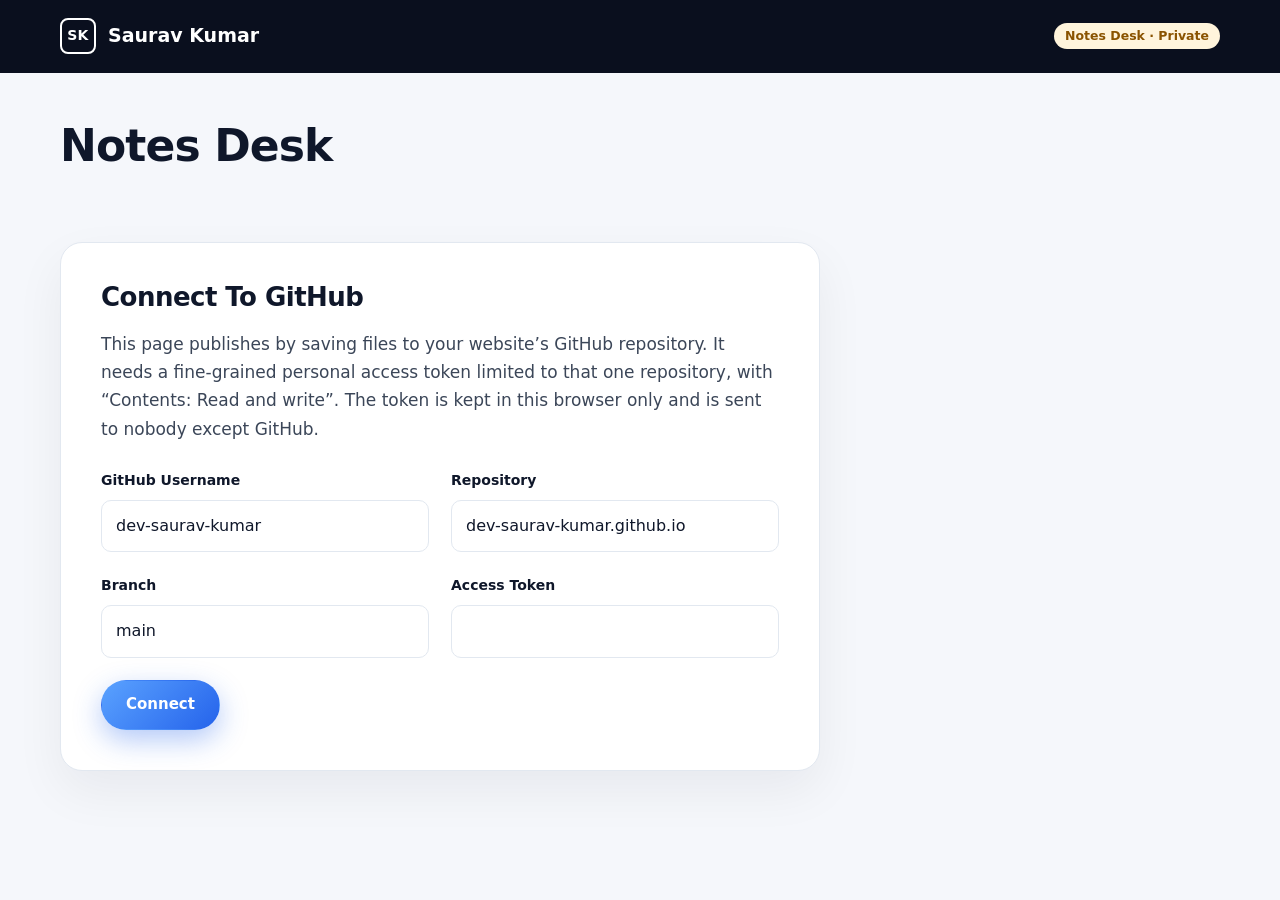
==== admin/index.html @ 8991b493 "First version of the site" ====
<!doctype html>
<html lang="en">
<head>
  <meta charset="utf-8">
  <meta name="viewport" content="width=device-width, initial-scale=1">
  <meta http-equiv="Content-Security-Policy" content="default-src 'self'; script-src 'self'; style-src 'self' 'unsafe-inline' https://fonts.googleapis.com; font-src https://fonts.gstatic.com; img-src 'self' data: https:; connect-src https://api.github.com; form-action 'none'; base-uri 'self'; object-src 'none'">
  <meta name="referrer" content="no-referrer">
  <meta name="robots" content="noindex, nofollow">
  <title>Notes desk | Saurav Kumar</title>
  <link rel="icon" href="../assets/favicon.svg" type="image/svg+xml">
  <link rel="preconnect" href="https://fonts.googleapis.com">
  <link rel="preconnect" href="https://fonts.gstatic.com" crossorigin>
  <link href="https://fonts.googleapis.com/css2?family=Inter:wght@400;500;600;700&family=Poppins:wght@500;600;700&display=swap" rel="stylesheet">
  <link rel="stylesheet" href="../assets/styles.css">
  <style>
    body { background: var(--bg-soft); }
    .site-header { background: var(--navy); }
    .desk { padding-block: 48px var(--section); }
    .desk h1 { font-size: clamp(30px, 4vw, 44px); }
    .desk h2 { font-size: 26px; margin-bottom: 18px; }
    .desk section { margin-top: 32px; }
    .desk [hidden] { display: none; }
    .two { display: grid; grid-template-columns: repeat(2, minmax(0, 1fr)); gap: 22px; }
    .editor { display: grid; grid-template-columns: repeat(2, minmax(0, 1fr)); gap: 22px; align-items: start; }
    .editor textarea { min-height: 520px; font-family: var(--mono); font-size: 14.5px; line-height: 1.6; }
    .preview { min-height: 520px; padding: 20px; border: 1.5px dashed var(--line); border-radius: 10px; background: #fff; }
    .bar { display: flex; flex-wrap: wrap; align-items: center; justify-content: space-between; gap: 12px 24px; margin-bottom: 18px; }
    .bar h2 { margin: 0; }
    .row-actions { display: flex; flex-wrap: wrap; align-items: center; gap: 12px; }
    .btn-danger { border-color: #f3c6c1; background: #fff; color: var(--error); }
    .desk-status { margin-top: 14px; min-height: 26px; font-size: 15.5px; color: var(--ink); }
    .desk-status.is-error { color: var(--error); }
    .note-item { cursor: pointer; }
    @media (max-width: 900px) { .two, .editor { grid-template-columns: 1fr; } }
  </style>
</head>
<body>
  <header class="site-header">
    <div class="container nav-bar">
      <a class="brand" href="../index.html"><span class="brand-mark">SK</span><span>Saurav Kumar</span></a>
      <span class="tag amber">Notes desk · Private</span>
    </div>
  </header>

  <main class="desk container">
    <h1>Notes desk</h1>
    <p class="desk-status" id="status" role="status" aria-live="polite"></p>

    <section id="connect" class="form-card" style="max-width: 760px">
      <h2>Connect to GitHub</h2>
      <p>This page publishes by saving files to your website’s GitHub repository. It needs a fine-grained personal access token limited to that one repository, with “Contents: Read and write”. The token is kept in this browser only and is sent to nobody except GitHub.</p>
      <form class="form" id="connect-form" style="margin-top: 26px">
        <div class="two">
          <div class="field">
            <label for="owner">GitHub username</label>
            <input type="text" id="owner" required>
          </div>
          <div class="field">
            <label for="repo">Repository</label>
            <input type="text" id="repo" required>
          </div>
        </div>
        <div class="two">
          <div class="field">
            <label for="branch">Branch</label>
            <input type="text" id="branch" required>
          </div>
          <div class="field">
            <label for="token">Access token</label>
            <input type="password" id="token" required autocomplete="off">
          </div>
        </div>
        <div><button class="btn btn-primary" type="submit">Connect</button></div>
      </form>
    </section>

    <section id="list" hidden>
      <div class="bar">
        <h2>Published notes</h2>
        <div class="row-actions">
          <button class="btn btn-primary btn-sm" id="new-note" type="button">Write a new note</button>
          <button class="btn btn-outline btn-sm" id="disconnect" type="button">Disconnect</button>
        </div>
      </div>
      <div class="note-list" id="notes"></div>
    </section>

    <section id="write" class="form-card" hidden>
      <h2 id="write-title">New note</h2>
      <form class="form" id="note-form">
        <div class="field">
          <label for="title">Title</label>
          <input type="text" id="title" required>
        </div>
        <div class="two">
          <div class="field">
            <label for="slug">Web address</label>
            <input type="text" id="slug" required pattern="[a-z0-9]+(-[a-z0-9]+)*">
            <small>Lowercase letters, numbers and hyphens. It cannot be changed after publishing.</small>
          </div>
          <div class="field">
            <label for="date">Date</label>
            <input type="date" id="date" required>
          </div>
        </div>
        <div class="two">
          <div class="field">
            <label for="category">Category</label>
            <select id="category">
              <option>Interview experience</option>
              <option>Interview question</option>
              <option>Project scenario</option>
              <option>Project idea</option>
            </select>
          </div>
          <div class="field">
            <label for="access">Access</label>
            <select id="access">
              <option value="free">Free: the whole note is public</option>
              <option value="paid">Paid: this is a free preview, the full version is sold elsewhere</option>
            </select>
          </div>
        </div>
        <div class="field" id="paid-field" hidden>
          <label for="link">Link to the paid full version</label>
          <input type="url" id="link" placeholder="https://">
          <small>Everything you type below is public. Put only the preview here and keep the full version on the page this link points to.</small>
        </div>
        <div class="field">
          <label for="summary">One-line summary</label>
          <input type="text" id="summary" required maxlength="200">
        </div>
        <div class="editor">
          <div class="field">
            <label for="body">Note, in Markdown</label>
            <textarea id="body" required spellcheck="true"></textarea>
          </div>
          <div class="field">
            <label>Preview</label>
            <div class="preview post-body" id="preview"></div>
          </div>
        </div>
        <div class="row-actions">
          <button class="btn btn-primary" type="submit" id="publish">Publish</button>
          <button class="btn btn-outline" type="button" id="cancel">Back to the list</button>
          <button class="btn btn-danger" type="button" id="delete" hidden>Delete this note</button>
        </div>
      </form>
    </section>
  </main>

  <script type="module" src="../assets/admin.js"></script>
</body>
</html>
---- assets/styles.css ----
/* Saurav Kumar — personal site */

:root {
  --navy: #0a0f1e;
  --navy-2: #121a33;
  --ink: #0f172a;
  --text: #3b4658;
  --muted: #64748b;
  --line: #e2e8f0;
  --bg: #ffffff;
  --bg-soft: #f5f7fb;
  --blue: #2563eb;
  --blue-dark: #1d4ed8;
  --blue-bright: #6ea2ff;
  --blue-tint: #edf3ff;
  --amber: #f5a524;
  --error: #b42318;
  --on-dark: #c7d0e0;
  --line-dark: rgba(255, 255, 255, 0.12);

  --display: "Poppins", system-ui, -apple-system, "Segoe UI", sans-serif;
  --sans: "Inter", system-ui, -apple-system, "Segoe UI", sans-serif;
  --mono: ui-monospace, "Cascadia Mono", Consolas, monospace;

  --pad: clamp(20px, 5vw, 40px);
  --section: clamp(44px, 5vw, 68px);
  --radius: 16px;
}

*,
*::before,
*::after {
  box-sizing: border-box;
}

html {
  -webkit-text-size-adjust: 100%;
  scroll-behavior: smooth;
  scroll-padding-top: 119px;
}

body {
  margin: 0;
  background: var(--bg);
  color: var(--text);
  font-family: var(--sans);
  font-size: 17px;
  line-height: 1.65;
  -webkit-font-smoothing: antialiased;
}

/* The footer always sits at the bottom of the window, even on short pages. */
body {
  display: flex;
  flex-direction: column;
  min-height: 100vh;
  min-height: 100dvh;
}

main {
  flex: 1;
}

#main {
  display: flex;
  flex-direction: column;
}

#main > :last-child {
  flex: 1;
}

h1,
h2,
h3,
p,
ul,
ol,
dl,
dd,
figure {
  margin: 0;
}

ul,
ol {
  padding: 0;
  list-style: none;
}

img,
svg {
  max-width: 100%;
}

a {
  color: var(--blue);
  text-underline-offset: 0.2em;
}

a:hover {
  color: var(--blue-dark);
}

:focus-visible {
  outline: 3px solid var(--blue-bright);
  outline-offset: 3px;
  border-radius: 4px;
}

::selection {
  background: var(--blue);
  color: #fff;
}

h1,
h2,
h3 {
  font-family: var(--display);
  color: var(--ink);
  letter-spacing: -0.02em;
}

h1 {
  font-weight: 600;
  font-size: clamp(34px, 4.8vw, 60px);
  line-height: 1.12;
}

h2 {
  font-weight: 600;
  font-size: clamp(26px, 3.2vw, 40px);
  line-height: 1.12;
}

h3 {
  font-weight: 600;
  font-size: 21px;
  line-height: 1.3;
  letter-spacing: -0.01em;
}

.container {
  width: 100%;
  max-width: 1240px;
  margin-inline: auto;
  padding-inline: var(--pad);
}

.skip {
  position: absolute;
  left: -9999px;
}

.skip:focus {
  left: 16px;
  top: 16px;
  z-index: 100;
  padding: 10px 16px;
  background: #fff;
  color: var(--ink);
  border-radius: 8px;
}

.eyebrow {
  display: flex;
  align-items: center;
  gap: 12px;
  margin-bottom: 12px;
  font-size: 12px;
  font-weight: 700;
  letter-spacing: 0.16em;
  text-transform: uppercase;
  color: var(--blue);
}

.eyebrow::before {
  content: "";
  flex: none;
  width: 28px;
  height: 2px;
  background: var(--amber);
}

.lede {
  font-size: clamp(17px, 1.5vw, 20px);
  line-height: 1.6;
  max-width: 60em;
}

h1,
h2,
h3,
.btn,
.brand,
.site-nav a,
.page-nav a,
.jump a,
.more,
.tag,
.case-title,
.faq summary,
.field label,
.field legend,
.choices span,
.facts dd,
.site-footer a {
  text-transform: capitalize;
}

.post-body h2,
.post-body h3,
.facts dd small,
.btn-ghost[href^="mailto:"],
.contact-info a[href^="mailto:"] {
  text-transform: none;
}

/* ---------- Header ---------- */

.site-header {
  position: sticky;
  top: 0;
  z-index: 50;
  background: transparent;
  border-bottom: 1px solid transparent;
  transition: background-color 0.25s, border-color 0.25s;
}

/* Once the page scrolls, the menu gets a solid background so it stays readable. */
.site-header.is-scrolled,
.site-header.is-open {
  background: rgba(10, 15, 30, 0.94);
  backdrop-filter: blur(10px);
  border-bottom-color: var(--line-dark);
}

.nav-bar {
  display: flex;
  align-items: center;
  justify-content: space-between;
  gap: 24px;
  min-height: 72px;
}

.brand {
  display: inline-flex;
  align-items: center;
  gap: 12px;
  min-height: 44px;
  font-family: var(--display);
  font-weight: 700;
  font-size: 19px;
  color: #fff;
  text-decoration: none;
}

.brand:hover {
  color: #fff;
}

.brand-mark {
  display: grid;
  place-items: center;
  width: 36px;
  height: 36px;
  border: 2px solid #fff;
  border-radius: 8px;
  font-size: 14px;
  letter-spacing: 0.02em;
}

.site-nav {
  display: flex;
  align-items: center;
  gap: clamp(16px, 2.4vw, 32px);
}

.site-nav a:not(.btn) {
  display: inline-flex;
  align-items: center;
  min-height: 44px;
  font-size: 15px;
  font-weight: 500;
  color: var(--on-dark);
  text-decoration: none;
}

.site-nav a:not(.btn):hover,
.site-nav a[aria-current="page"]:not(.btn) {
  color: #fff;
}

.site-nav a[aria-current="page"]:not(.btn) {
  box-shadow: inset 0 -2px 0 var(--amber);
}

.nav-toggle {
  display: none;
  width: 44px;
  height: 44px;
  padding: 11px 9px;
  border: 1px solid var(--line-dark);
  border-radius: 10px;
  background: transparent;
  cursor: pointer;
}

.nav-toggle span {
  display: block;
  height: 2px;
  margin-block: 4px;
  background: #fff;
  border-radius: 2px;
}

/* ---------- Buttons ---------- */

.btn {
  display: inline-flex;
  align-items: center;
  justify-content: center;
  gap: 10px;
  min-height: 50px;
  padding: 0 24px;
  border: 1.5px solid transparent;
  border-radius: 999px;
  font: inherit;
  font-size: 15px;
  font-weight: 600;
  text-decoration: none;
  cursor: pointer;
  transition: background-color 0.15s, border-color 0.15s, color 0.15s, transform 0.15s;
}

.btn:hover {
  transform: translateY(-1px);
}

.btn-primary {
  background: linear-gradient(135deg, #5aa2ff, #2563eb);
  color: #fff;
  box-shadow: 0 10px 28px rgba(37, 99, 235, 0.35);
}

.btn-primary:hover {
  background: linear-gradient(135deg, #4b93f5, #1d4ed8);
  color: #fff;
}

.btn-light {
  background: #fff;
  color: var(--ink);
}

.btn-light:hover {
  background: var(--blue-tint);
  color: var(--ink);
}

.btn-ghost {
  border-color: rgba(255, 255, 255, 0.35);
  color: #fff;
}

.btn-ghost:hover {
  border-color: #fff;
  color: #fff;
}

.btn-outline {
  border-color: var(--line);
  background: #fff;
  color: var(--ink);
}

.btn-outline:hover {
  border-color: var(--blue);
  color: var(--blue);
}

.btn-sm {
  min-height: 44px;
  padding: 0 18px;
  font-size: 14px;
}

.btn[disabled] {
  opacity: 0.6;
  cursor: progress;
}

.actions {
  display: flex;
  flex-wrap: wrap;
  align-items: center;
  gap: 14px;
  margin-top: 32px;
}

.arrow::after {
  content: "\2192";
}

.more {
  display: inline-flex;
  align-items: center;
  gap: 8px;
  min-height: 44px;
  font-size: 15px;
  font-weight: 600;
  text-decoration: none;
}

.more::after {
  content: "\2192";
  transition: transform 0.15s;
}

.more:hover::after {
  transform: translateX(3px);
}

/* ---------- Dark hero ---------- */

.hero,
.page-hero {
  position: relative;
  background-color: var(--navy);
  background-image:
    radial-gradient(60% 80% at 85% 0%, rgba(37, 99, 235, 0.28), transparent 70%),
    linear-gradient(rgba(255, 255, 255, 0.035) 1px, transparent 1px),
    linear-gradient(90deg, rgba(255, 255, 255, 0.035) 1px, transparent 1px);
  background-size: auto, 44px 44px, 44px 44px;
  color: var(--on-dark);
}

/* The hero runs up behind the menu, so the two read as one surface. */
.hero,
.page-hero {
  margin-top: -73px;
}

.hero {
  padding-block: calc(clamp(64px, 9vw, 120px) + 73px) clamp(64px, 9vw, 120px);
}

.page-hero {
  padding-block: calc(clamp(36px, 4.5vw, 60px) + 73px) clamp(36px, 4.5vw, 60px);
}

.hero h1,
.page-hero h1 {
  color: #fff;
}

.page-hero h1 {
  font-size: clamp(30px, 4vw, 50px);
}

.hero .eyebrow,
.page-hero .eyebrow {
  color: #fff;
}

.hero .lede,
.page-hero .lede {
  margin-top: 22px;
}

.accent {
  color: var(--blue-bright);
}

.hero .lede + .lede {
  margin-top: 14px;
}

/* ---------- Home hero ---------- */

.hero-intro {
  padding-block: calc(clamp(20px, 3.5vw, 44px) + 73px) 20px;
  background-image:
    radial-gradient(50% 70% at 0% 10%, rgba(14, 116, 180, 0.38), transparent 70%),
    radial-gradient(55% 80% at 100% 20%, rgba(88, 60, 200, 0.34), transparent 70%),
    linear-gradient(rgba(255, 255, 255, 0.03) 1px, transparent 1px),
    linear-gradient(90deg, rgba(255, 255, 255, 0.03) 1px, transparent 1px);
  background-size: auto, auto, 44px 44px, 44px 44px;
}

/* The home hero always fills the whole window, so nothing below it shows until you scroll. */
.hero-intro {
  display: flex;
  flex-direction: column;
  min-height: min(100vh, 1200px);
  min-height: min(100svh, 1200px);
}

.hero-intro > .container:first-of-type {
  flex: 1;
}

.hero-cols {
  display: grid;
  grid-template-columns: minmax(0, 1fr) auto 44px;
  gap: clamp(32px, 6vw, 88px);
  align-items: center;
}

.hello {
  margin-bottom: 10px;
  font-size: 17px;
  font-weight: 500;
  color: #5aa2ff;
}

.hero-intro h1 {
  font-size: clamp(34px, 4.2vw, 56px);
  font-weight: 600;
  line-height: 1.2;
  letter-spacing: -0.01em;
  text-transform: none;
}

.hero-intro .lede {
  max-width: 30em;
}

.hero-intro .lede b {
  color: #fff;
  font-weight: 600;
}

.arrow.long::after {
  content: "\27F6";
}

.hero-visual {
  position: relative;
  width: min(clamp(190px, 19vw, 250px), 32vh);
  margin: 40px 46px;
}

.hero-visual::before,
.hero-visual::after {
  content: "";
  position: absolute;
  inset: -22px;
  border: 1px solid rgba(110, 162, 255, 0.35);
  border-radius: 999px;
  pointer-events: none;
}

.hero-visual::after {
  inset: -46px;
  border-color: rgba(110, 162, 255, 0.14);
}

.portrait {
  position: relative;
  aspect-ratio: 11 / 15;
  border: 3px solid #3b82f6;
  border-radius: 999px;
  background: linear-gradient(160deg, #1b3a7a, #0d1630 70%);
  box-shadow: 0 0 60px rgba(59, 130, 246, 0.45);
  overflow: hidden;
}

.portrait img {
  position: absolute;
  inset: 0;
  width: 100%;
  height: 100%;
  object-fit: cover;
}

.portrait-fallback {
  position: absolute;
  inset: 0;
  display: grid;
  place-items: center;
  font-family: var(--display);
  font-weight: 600;
  font-size: clamp(48px, 5.5vw, 72px);
  color: rgba(255, 255, 255, 0.9);
}

@keyframes float {
  from {
    transform: translateY(0) rotate(var(--tilt, 0deg));
  }
  to {
    transform: translateY(-16px) rotate(calc(var(--tilt, 0deg) + 8deg));
  }
}

.shape {
  position: absolute;
  z-index: 1;
  animation: float 5s ease-in-out infinite alternate;
}

.shape-tri {
  --tilt: -14deg;
  top: -30px;
  left: -44px;
  width: 72px;
  height: 72px;
  background: linear-gradient(140deg, #7cc4ff, #2f7df6);
  clip-path: polygon(50% 0, 100% 86%, 6% 100%);
  filter: drop-shadow(0 12px 18px rgba(47, 125, 246, 0.5));
}

.shape-ring {
  --tilt: 18deg;
  right: -40px;
  bottom: 10px;
  width: 76px;
  height: 76px;
  border: 15px solid #38bdf8;
  border-radius: 50%;
  box-shadow: 0 12px 26px rgba(56, 189, 248, 0.45), inset 0 -6px 10px rgba(8, 47, 110, 0.5);
  animation-duration: 6.5s;
}

.follow {
  display: flex;
  flex-direction: column;
  align-items: center;
  gap: 14px;
}

.follow-label {
  writing-mode: vertical-rl;
  padding-bottom: 54px;
  background: linear-gradient(#93a0b8, #93a0b8) bottom center / 1px 40px no-repeat;
  font-size: 12px;
  font-weight: 600;
  letter-spacing: 0.16em;
  text-transform: uppercase;
  color: #93a0b8;
}

.follow a {
  display: grid;
  place-items: center;
  width: 44px;
  height: 44px;
  border-radius: 50%;
  background: rgba(59, 130, 246, 0.9);
  color: #fff;
  font-size: 15px;
  text-decoration: none;
  transition: transform 0.15s, background-color 0.15s;
}

.follow a:hover {
  transform: translateY(-3px);
  background: #fff;
  color: var(--blue);
}

.follow svg {
  width: 18px;
  height: 18px;
  fill: none;
  stroke: currentColor;
  stroke-width: 2;
  stroke-linecap: round;
  stroke-linejoin: round;
}

.scroll-cue {
  display: inline-flex;
  align-items: center;
  gap: 14px;
  min-height: 48px;
  margin-top: 8px;
  font-size: 14px;
  color: #93a0b8;
  text-decoration: none;
}

.scroll-cue:hover {
  color: #fff;
}

.mouse {
  position: relative;
  width: 26px;
  height: 40px;
  border: 1.5px solid currentColor;
  border-radius: 14px;
}

@keyframes wheel {
  0% {
    opacity: 0;
    transform: translateY(0);
  }
  40% {
    opacity: 1;
  }
  100% {
    opacity: 0;
    transform: translateY(10px);
  }
}

.mouse::after {
  content: "";
  position: absolute;
  left: 50%;
  top: 8px;
  width: 3px;
  height: 7px;
  margin-left: -1.5px;
  border-radius: 2px;
  background: currentColor;
  animation: wheel 1.6s ease-in-out infinite;
}

/* ---------- Announcement strip ---------- */

.strip {
  border-bottom: 1px solid var(--line);
  background: var(--bg-soft);
  font-size: 15px;
}

.strip .container {
  display: flex;
  flex-wrap: wrap;
  align-items: center;
  justify-content: space-between;
  gap: 4px 24px;
  padding-block: 10px;
}

.strip p {
  display: flex;
  flex-wrap: wrap;
  align-items: center;
  gap: 10px;
  color: var(--ink);
}

/* ---------- In-page links ---------- */

/* Stays pinned under the menu, so it is never half hidden after jumping to a section. */
.page-nav {
  position: sticky;
  top: 71px;
  z-index: 40;
  border-bottom: 1px solid var(--line);
  background: #fff;
}

.page-nav .container {
  display: flex;
  gap: 8px 28px;
  overflow-x: auto;
  scrollbar-width: none;
}

.page-nav a {
  flex: none;
  display: inline-flex;
  align-items: center;
  min-height: 48px;
  font-size: 15px;
  font-weight: 500;
  color: var(--text);
  text-decoration: none;
}

.page-nav a:hover {
  color: var(--blue);
}

/* ---------- Sections ---------- */

.section {
  padding-block: var(--section);
}

.section.soft {
  background: var(--bg-soft);
}

.section-head {
  max-width: 960px;
  margin-bottom: clamp(22px, 2.6vw, 32px);
}

.section-head.center {
  margin-inline: auto;
  text-align: center;
}

.section-head.center .eyebrow {
  justify-content: center;
}

.section-head p {
  margin-top: 16px;
}

.head-row {
  display: flex;
  flex-wrap: wrap;
  align-items: flex-end;
  justify-content: space-between;
  gap: 16px 32px;
  margin-bottom: clamp(22px, 2.6vw, 32px);
}

.head-row .section-head {
  margin-bottom: 0;
}

/* ---------- Cards ---------- */

.cards {
  display: grid;
  grid-template-columns: repeat(3, minmax(0, 1fr));
  gap: 24px;
}

.cards.two {
  grid-template-columns: repeat(2, minmax(0, 1fr));
}

.card {
  display: flex;
  flex-direction: column;
  padding: 24px;
  border: 1px solid var(--line);
  border-radius: var(--radius);
  background: #fff;
  transition: border-color 0.15s, box-shadow 0.15s, transform 0.15s;
}

a.card {
  color: inherit;
  text-decoration: none;
}

a.card:hover,
.card.lift:hover {
  border-color: var(--blue);
  box-shadow: 0 14px 34px rgba(15, 23, 42, 0.08);
  transform: translateY(-3px);
}

.card h3 {
  margin-bottom: 10px;
}

.card p {
  font-size: 15.5px;
  line-height: 1.6;
}

.card .more {
  margin-top: auto;
  padding-top: 14px;
  color: var(--blue);
}

.card.dark {
  border-color: transparent;
  background: var(--navy);
  color: var(--on-dark);
}

.card.dark h3 {
  color: #fff;
}

.card.dark .more {
  color: #fff;
}

.icon {
  display: grid;
  place-items: center;
  width: 46px;
  height: 46px;
  margin-bottom: 20px;
  border-radius: 12px;
  background: var(--blue-tint);
  color: var(--blue);
}

.icon svg {
  width: 22px;
  height: 22px;
  fill: none;
  stroke: currentColor;
  stroke-width: 2;
  stroke-linecap: round;
  stroke-linejoin: round;
}

.tag {
  display: inline-flex;
  align-items: center;
  min-height: 26px;
  padding: 0 11px;
  border-radius: 999px;
  background: var(--blue-tint);
  color: var(--blue-dark);
  font-size: 12.5px;
  font-weight: 600;
  white-space: nowrap;
}

.tag.amber {
  background: #fff4dc;
  color: #8a5300;
}

.tag.dark {
  background: var(--ink);
  color: #fff;
}

.tags {
  display: flex;
  flex-wrap: wrap;
  gap: 8px;
}

.card .tags {
  margin-bottom: 16px;
}

.card .tags.foot {
  margin: 18px 0 0;
}

.tag.plain {
  background: var(--bg-soft);
  color: var(--text);
  font-weight: 500;
}

/* ---------- Lists ---------- */

.checks li {
  position: relative;
  padding-left: 34px;
  font-size: 16px;
}

.checks li + li {
  margin-top: 12px;
}

.checks li::before {
  content: "\2713";
  position: absolute;
  left: 0;
  top: 2px;
  display: grid;
  place-items: center;
  width: 22px;
  height: 22px;
  border-radius: 50%;
  background: var(--blue-tint);
  color: var(--blue);
  font-size: 12px;
  font-weight: 700;
}

.quotes li {
  padding: 14px 18px;
  border-left: 3px solid var(--blue);
  border-radius: 0 10px 10px 0;
  background: var(--bg-soft);
  font-size: 15.5px;
  color: var(--ink);
}

.quotes li + li {
  margin-top: 10px;
}

/* ---------- Split layouts ---------- */

.split {
  display: grid;
  grid-template-columns: repeat(2, minmax(0, 1fr));
  gap: clamp(36px, 6vw, 80px);
  align-items: center;
}

.split.top {
  align-items: start;
}

.prose > p + p {
  margin-top: 1em;
}

.prose > h2 + p {
  margin-top: 18px;
}

.split > div > p + p {
  margin-top: 1em;
}

.split h2 + p {
  margin-top: 18px;
}

.split .checks {
  margin-top: 26px;
}

.steps {
  padding: clamp(26px, 4vw, 40px);
  border-radius: 22px;
  background: var(--navy);
  color: var(--on-dark);
  counter-reset: step;
}

.steps li {
  counter-increment: step;
  display: grid;
  grid-template-columns: 40px minmax(0, 1fr);
  gap: 16px;
  padding-block: 16px;
}

.steps li + li {
  border-top: 1px solid var(--line-dark);
}

.steps li::before {
  content: counter(step);
  display: grid;
  place-items: center;
  width: 40px;
  height: 40px;
  border-radius: 50%;
  background: rgba(255, 255, 255, 0.1);
  color: #fff;
  font-family: var(--display);
  font-weight: 700;
}

.steps h3 {
  color: #fff;
  font-size: 18px;
}

.steps p {
  margin-top: 4px;
  font-size: 15px;
}

/* ---------- Case files ---------- */

.jump {
  display: flex;
  flex-wrap: wrap;
  gap: 10px;
  margin-top: 30px;
}

.jump a {
  display: inline-flex;
  align-items: center;
  min-height: 44px;
  padding: 0 16px;
  border: 1px solid var(--line-dark);
  border-radius: 999px;
  color: #fff;
  font-size: 14px;
  font-weight: 500;
  text-decoration: none;
}

.jump a:hover {
  border-color: #fff;
  color: #fff;
}

.case {
  padding: clamp(20px, 2.6vw, 30px) clamp(22px, 3vw, 36px);
  border: 1px solid var(--line);
  border-radius: 22px;
  background: #fff;
}

.case + .case {
  margin-top: 28px;
}

.case-top {
  display: flex;
  flex-wrap: wrap;
  align-items: center;
  gap: 10px;
  margin-bottom: 16px;
}

.case-num {
  font-family: var(--display);
  font-weight: 700;
  font-size: 14px;
  color: var(--muted);
}

.case h2 {
  font-size: clamp(24px, 2.8vw, 34px);
}

.case-body {
  display: grid;
  grid-template-columns: minmax(0, 0.8fr) minmax(0, 1.2fr);
  gap: clamp(24px, 4vw, 56px);
  margin-top: 28px;
}

.case-body h3 {
  margin-bottom: 10px;
  font-size: 13px;
  font-family: var(--sans);
  font-weight: 700;
  letter-spacing: 0.12em;
  text-transform: uppercase;
  color: var(--muted);
}

.case-body .tags {
  margin-top: 20px;
}

details.case > summary {
  display: block;
  position: relative;
  padding-right: 48px;
  cursor: pointer;
  list-style: none;
}

details.case > summary::-webkit-details-marker {
  display: none;
}

details.case > summary::after {
  content: "+";
  position: absolute;
  right: 0;
  top: 50%;
  display: grid;
  place-items: center;
  width: 40px;
  height: 40px;
  margin-top: -20px;
  border-radius: 50%;
  background: var(--blue-tint);
  color: var(--blue);
  font-size: 22px;
}

details.case[open] > summary::after {
  content: "\2212";
}

details.case .case-top {
  display: flex;
}

.case-title {
  display: block;
  font-family: var(--display);
  font-weight: 700;
  font-size: clamp(21px, 2.4vw, 28px);
  line-height: 1.2;
  letter-spacing: -0.02em;
  color: var(--ink);
}

.case-title {
  text-transform: none;
}

.case-text {
  margin-top: 24px;
  padding-top: 24px;
  border-top: 1px solid var(--line);
}

.case-text > p {
  margin-bottom: 22px;
  color: var(--ink);
}

details.case:hover {
  border-color: var(--blue);
}

.case + .case,
details.case + details.case {
  margin-top: 12px;
}

.service .icon {
  margin-bottom: 16px;
}

.job-head {
  display: flex;
  flex-wrap: wrap;
  align-items: flex-start;
  justify-content: space-between;
  gap: 12px 24px;
  padding-bottom: 18px;
  margin-bottom: 18px;
  border-bottom: 1px solid var(--line);
}

.job-head h3 {
  font-size: clamp(22px, 2.2vw, 28px);
}

.job-head p {
  margin-top: 4px;
  color: var(--muted);
}

/* ---------- Service blocks ---------- */

.service {
  display: grid;
  grid-template-columns: repeat(2, minmax(0, 1fr));
  gap: clamp(24px, 4vw, 56px);
  padding: clamp(22px, 3vw, 36px);
  border: 1px solid var(--line);
  border-radius: 22px;
  background: #fff;
}

.service.solo {
  grid-template-columns: 1fr;
}

.service + .service {
  margin-top: 24px;
}

.service h2 {
  font-size: clamp(24px, 2.6vw, 32px);
  margin-bottom: 14px;
}

.service h3 {
  margin-bottom: 12px;
  font-size: 13px;
  font-family: var(--sans);
  font-weight: 700;
  letter-spacing: 0.12em;
  text-transform: uppercase;
  color: var(--muted);
}

/* ---------- Facts ---------- */

.facts {
  border: 1px solid var(--line);
  border-radius: var(--radius);
  background: #fff;
  overflow: hidden;
}

.facts > div {
  display: grid;
  grid-template-columns: minmax(0, 0.42fr) minmax(0, 1fr);
  gap: 16px;
  padding: 16px 22px;
}

.facts > div + div {
  border-top: 1px solid var(--line);
}

.facts dt {
  font-size: 12.5px;
  font-weight: 700;
  letter-spacing: 0.1em;
  text-transform: uppercase;
  color: var(--muted);
  padding-top: 3px;
}

.facts dd {
  font-size: 15.5px;
  color: var(--ink);
}

.facts dd small {
  display: block;
  font-size: 14px;
  color: var(--muted);
}

/* ---------- Skills ---------- */

.skill-list > div {
  display: grid;
  grid-template-columns: minmax(0, 0.32fr) minmax(0, 1fr);
  gap: 8px clamp(24px, 5vw, 72px);
  padding-block: 16px;
  border-top: 1px solid var(--line);
  transition: border-color 0.2s;
}

.skill-list > div:last-child {
  border-bottom: 1px solid var(--line);
}

.skill-list > div:hover {
  border-top-color: var(--blue);
}

.skill-list dt {
  font-family: var(--display);
  font-weight: 600;
  font-size: clamp(18px, 1.6vw, 21px);
  color: var(--ink);
  text-transform: capitalize;
}

.skill-list dd {
  font-size: 17px;
  line-height: 1.6;
}

@media (max-width: 640px) {
  .skill-list > div {
    grid-template-columns: 1fr;
    padding-block: 20px;
  }
}

/* ---------- FAQ ---------- */

.faq details {
  border: 1px solid var(--line);
  border-radius: 14px;
  background: #fff;
}

.faq details + details {
  margin-top: 12px;
}

.faq summary {
  display: flex;
  align-items: center;
  justify-content: space-between;
  gap: 20px;
  min-height: 60px;
  padding: 14px 22px;
  font-family: var(--display);
  font-weight: 600;
  font-size: 18px;
  color: var(--ink);
  cursor: pointer;
  list-style: none;
}

.faq summary::-webkit-details-marker {
  display: none;
}

.faq summary::after {
  content: "+";
  font-size: 24px;
  font-weight: 400;
  color: var(--blue);
}

.faq details[open] summary::after {
  content: "\2212";
}

.faq details p {
  padding: 0 22px 22px;
  font-size: 16px;
}

/* ---------- CTA band ---------- */

/* The closing band gets a screen of its own: scrolled to the end, only it and the footer show. */
.cta {
  display: flex;
  align-items: center;
  min-height: calc(100vh - 73px);
  min-height: calc(100svh - 73px);
  padding-block: calc(73px + 24px) 24px;
}

.cta > .container {
  flex: 1;
}

/* On the portfolio page the section strip is pinned under the menu too, so leave room for both. */
#main:has(.page-nav) .cta {
  padding-top: calc(120px + 24px);
}

.cta-band {
  padding: clamp(48px, 12vh, 120px) clamp(24px, 5vw, 64px);
  border-radius: 28px;
  background-color: var(--navy);
  background-image: radial-gradient(70% 120% at 100% 0%, rgba(37, 99, 235, 0.35), transparent 70%);
  color: var(--on-dark);
  text-align: center;
}

.cta-band h2 {
  color: #fff;
}

.cta-band p {
  max-width: 56em;
  margin: 16px auto 0;
}

.cta-band .actions {
  justify-content: center;
}

/* ---------- Form ---------- */

.form-card {
  padding: clamp(24px, 4vw, 40px);
  border: 1px solid var(--line);
  border-radius: 22px;
  background: #fff;
  box-shadow: 0 20px 50px rgba(15, 23, 42, 0.06);
}

.form {
  display: grid;
  gap: 22px;
}

.field label,
.field legend {
  display: block;
  padding: 0;
  margin-bottom: 8px;
  font-size: 14px;
  font-weight: 600;
  color: var(--ink);
}

.field input[type="text"],
.field input[type="email"],
.field input[type="url"],
.field input[type="date"],
.field input[type="password"],
.field select,
.field textarea {
  width: 100%;
  min-height: 50px;
  padding: 12px 14px;
  border: 1.5px solid var(--line);
  border-radius: 10px;
  background: #fff;
  color: var(--ink);
  font: inherit;
  font-size: 16px;
}

.field textarea {
  min-height: 160px;
  resize: vertical;
}

.field input:focus-visible,
.field select:focus-visible,
.field textarea:focus-visible {
  outline: 0;
  border-color: var(--blue);
  box-shadow: 0 0 0 4px rgba(37, 99, 235, 0.15);
}

.field [aria-invalid="true"] {
  border-color: var(--error);
}

.field .error {
  margin-top: 6px;
  font-size: 14px;
  color: var(--error);
}

.field .error:empty {
  display: none;
}

.field small {
  display: block;
  margin-top: 6px;
  font-size: 13.5px;
  color: var(--muted);
}

fieldset.field {
  margin: 0;
  padding: 0;
  border: 0;
  min-width: 0;
}

.choices {
  display: flex;
  flex-wrap: wrap;
  gap: 10px;
}

.choices label {
  margin: 0;
  font-weight: 500;
  cursor: pointer;
}

.choices input {
  position: absolute;
  opacity: 0;
}

.choices span {
  display: inline-flex;
  align-items: center;
  min-height: 44px;
  padding: 0 16px;
  border: 1.5px solid var(--line);
  border-radius: 999px;
  font-size: 14.5px;
}

.choices input:checked + span {
  border-color: var(--blue);
  background: var(--blue);
  color: #fff;
}

.choices input:focus-visible + span {
  outline: 3px solid var(--blue-bright);
  outline-offset: 2px;
}

.hp {
  position: absolute;
  left: -9999px;
}

.form-status {
  font-size: 15.5px;
  color: var(--ink);
}

.form-status:empty {
  display: none;
}

.form-status.is-error {
  color: var(--error);
}

.contact-info .card + .card {
  margin-top: 16px;
}

.contact-info .card a {
  font-weight: 600;
  overflow-wrap: anywhere;
}

/* ---------- Notes ---------- */

.note-list {
  display: grid;
  gap: 16px;
}

.note-item {
  display: grid;
  grid-template-columns: minmax(0, 1fr) auto;
  gap: 8px 24px;
  align-items: start;
  padding: 26px 28px;
}

.note-item .meta {
  grid-column: 1 / -1;
  display: flex;
  flex-wrap: wrap;
  align-items: center;
  gap: 10px;
  font-size: 13.5px;
  color: var(--muted);
}

.note-item p {
  margin-top: 4px;
}

.empty {
  padding: 40px 28px;
  border: 1.5px dashed var(--line);
  border-radius: var(--radius);
  text-align: center;
  color: var(--muted);
}

.post {
  max-width: 760px;
}

.post-body {
  font-size: 18px;
  line-height: 1.75;
  color: var(--ink);
}

.post-body > * + * {
  margin-top: 1.15em;
}

.post-body h2 {
  margin-top: 1.8em;
  font-size: clamp(24px, 2.6vw, 30px);
}

.post-body h3 {
  margin-top: 1.6em;
}

.post-body ul,
.post-body ol {
  padding-left: 1.3em;
}

.post-body ul {
  list-style: disc;
}

.post-body ol {
  list-style: decimal;
}

.post-body li + li {
  margin-top: 0.4em;
}

.post-body blockquote {
  margin-inline: 0;
  padding: 4px 0 4px 20px;
  border-left: 3px solid var(--blue);
  color: var(--text);
}

.post-body code {
  padding: 2px 6px;
  border-radius: 6px;
  background: var(--bg-soft);
  font-family: var(--mono);
  font-size: 0.86em;
}

.post-body pre {
  padding: 20px;
  border-radius: 14px;
  background: var(--navy);
  color: #e6ecf7;
  overflow-x: auto;
  line-height: 1.6;
}

.post-body pre code {
  padding: 0;
  background: none;
  font-size: 14px;
}

.post-body img {
  height: auto;
  border-radius: 12px;
}

.post-body table {
  display: block;
  width: 100%;
  overflow-x: auto;
  border-collapse: collapse;
  font-size: 15.5px;
}

.post-body th,
.post-body td {
  padding: 10px 14px;
  border: 1px solid var(--line);
  text-align: left;
  vertical-align: top;
}

.post-more {
  margin-top: 48px;
  padding: 26px 28px;
  border-radius: var(--radius);
  background: var(--blue-tint);
  color: var(--ink);
}

.post-more b {
  display: block;
  font-family: var(--display);
  font-size: 19px;
}

/* ---------- Footer ---------- */

.site-footer {
  background: var(--navy);
  font-size: 14px;
  color: #93a0b8;
}

.footer-base {
  display: flex;
  flex-wrap: wrap;
  align-items: center;
  justify-content: space-between;
  gap: 4px 24px;
  padding-block: 14px;
}

.site-footer ul {
  display: flex;
  flex-wrap: wrap;
  gap: 0 24px;
}

.site-footer a {
  display: inline-flex;
  align-items: center;
  min-height: 44px;
  color: var(--on-dark);
  text-decoration: none;
}

.site-footer a:hover {
  color: #fff;
  text-decoration: underline;
}

/* ---------- Theme switch ---------- */

.theme-toggle {
  display: inline-flex;
  align-items: center;
  justify-content: center;
  gap: 10px;
  width: 44px;
  height: 44px;
  padding: 0;
  border: 1px solid var(--line-dark);
  border-radius: 50%;
  background: rgba(255, 255, 255, 0.06);
  color: #fff;
  font: inherit;
  font-size: 17px;
  cursor: pointer;
  transition: background-color 0.15s, transform 0.15s;
}

.theme-toggle:hover {
  background: rgba(255, 255, 255, 0.16);
  transform: rotate(12deg);
}

.theme-toggle svg {
  width: 20px;
  height: 20px;
  fill: none;
  stroke: currentColor;
  stroke-width: 2;
  stroke-linecap: round;
  stroke-linejoin: round;
}

.theme-toggle .icon-sun,
.theme-label {
  display: none;
}

[data-theme="dark"] .theme-toggle .icon-sun {
  display: block;
}

[data-theme="dark"] .theme-toggle .icon-moon {
  display: none;
}

/* ---------- Dark theme ---------- */

[data-theme="dark"] {
  --ink: #f1f5f9;
  --text: #c3cce0;
  --muted: #8f9bb5;
  --line: rgba(255, 255, 255, 0.11);
  --bg: #0b1122;
  --bg-soft: #0f172d;
  --blue: #6ea2ff;
  --blue-dark: #a9c6ff;
  --blue-tint: rgba(110, 162, 255, 0.14);
  color-scheme: dark;
}

[data-theme="dark"] .card:not(.dark),
[data-theme="dark"] .case,
[data-theme="dark"] .service,
[data-theme="dark"] .facts,
[data-theme="dark"] .faq details,
[data-theme="dark"] .form-card,
[data-theme="dark"] .btn-outline,
[data-theme="dark"] .field input,
[data-theme="dark"] .field select,
[data-theme="dark"] .field textarea,
[data-theme="dark"] .preview {
  background: #141d36;
}

[data-theme="dark"] .page-nav {
  background: var(--bg);
}

[data-theme="dark"] .tag {
  color: #a9c6ff;
}

[data-theme="dark"] .tag.amber {
  background: rgba(245, 165, 36, 0.16);
  color: #f6c56e;
}

[data-theme="dark"] .tag.plain {
  color: var(--text);
}

[data-theme="dark"] .tag.dark {
  background: #26324f;
  color: #fff;
}

[data-theme="dark"] .steps,
[data-theme="dark"] .cta-band,
[data-theme="dark"] .card.dark,
[data-theme="dark"] .post-body pre {
  border: 1px solid var(--line);
}

[data-theme="dark"] .site-footer {
  border-top: 1px solid var(--line);
}

[data-theme="dark"] a.card:hover,
[data-theme="dark"] .card.lift:hover {
  box-shadow: 0 14px 34px rgba(0, 0, 0, 0.4);
}

[data-theme="dark"] .form-card {
  box-shadow: none;
}

/* ---------- Motion ---------- */

@keyframes rise {
  from {
    opacity: 0;
    transform: translateY(22px);
  }
  to {
    opacity: 1;
    transform: none;
  }
}

@keyframes drift {
  from {
    transform: translate3d(0, 0, 0) scale(1);
  }
  to {
    transform: translate3d(-8%, 10%, 0) scale(1.15);
  }
}

.hero,
.page-hero {
  overflow: hidden;
}

.hero::before,
.page-hero::before {
  content: "";
  position: absolute;
  top: -30%;
  right: -10%;
  width: 55%;
  aspect-ratio: 1;
  border-radius: 50%;
  background: radial-gradient(closest-side, rgba(79, 140, 255, 0.28), transparent);
  animation: drift 14s ease-in-out infinite alternate;
  pointer-events: none;
}

.hero .container,
.page-hero .container {
  position: relative;
}

.hero .container > *,
.page-hero .container > * {
  animation: rise 0.7s cubic-bezier(0.2, 0.7, 0.2, 1) both;
}

.hero .container > :nth-child(2),
.page-hero .container > :nth-child(2) {
  animation-delay: 0.08s;
}

.hero .container > :nth-child(3),
.page-hero .container > :nth-child(3) {
  animation-delay: 0.16s;
}

.hero .container > :nth-child(4),
.page-hero .container > :nth-child(4) {
  animation-delay: 0.24s;
}

.hero .container > :nth-child(5) {
  animation-delay: 0.32s;
}

.accent {
  background: linear-gradient(90deg, #6ea2ff, #a9c6ff, #6ea2ff);
  background-size: 200% 100%;
  -webkit-background-clip: text;
  background-clip: text;
  color: transparent;
  animation: shine 6s linear infinite;
}

@keyframes shine {
  to {
    background-position: -200% 0;
  }
}

.reveal {
  opacity: 0;
  transform: translateY(24px);
  transition: opacity 0.6s ease, transform 0.6s cubic-bezier(0.2, 0.7, 0.2, 1);
  transition-delay: var(--delay, 0s);
}

.reveal.is-visible {
  opacity: 1;
  transform: none;
}

.icon {
  transition: transform 0.2s;
}

.card:hover .icon,
.service:hover .icon {
  transform: scale(1.08) rotate(-4deg);
}

.checks li::before {
  transition: background-color 0.2s, color 0.2s;
}

.checks li:hover::before {
  background: var(--blue);
  color: #fff;
}

/* ---------- Responsive ---------- */

@media (max-width: 1020px) {
  .cards {
    grid-template-columns: repeat(2, minmax(0, 1fr));
  }
}

@media (max-width: 900px) {
  .nav-toggle {
    display: block;
  }

  .site-nav {
    display: none;
    position: absolute;
    top: 100%;
    left: 0;
    right: 0;
    flex-direction: column;
    align-items: stretch;
    gap: 0;
    padding: 8px var(--pad) 24px;
    background: var(--navy);
    border-bottom: 1px solid var(--line-dark);
  }

  .site-nav.is-open {
    display: flex;
  }

  .site-nav a:not(.btn) {
    min-height: 52px;
    border-bottom: 1px solid var(--line-dark);
    font-size: 17px;
  }

  .site-nav a[aria-current="page"]:not(.btn) {
    box-shadow: none;
    color: var(--amber);
  }

  .theme-toggle {
    justify-content: flex-start;
    width: 100%;
    height: 52px;
    margin-top: 6px;
    border: 0;
    border-radius: 0;
    background: none;
  }

  .theme-toggle:hover {
    transform: none;
    background: none;
  }

  .theme-label {
    display: inline;
  }

  .split,
  .case-body,
  .service {
    grid-template-columns: 1fr;
  }

  .hero-cols {
    grid-template-columns: 1fr;
    justify-items: start;
  }

  .hero-visual {
    order: -1;
    width: min(60vw, 250px);
    margin: 40px 46px 30px;
    justify-self: center;
  }

  .follow {
    flex-direction: row;
  }

  .follow-label {
    writing-mode: horizontal-tb;
    padding: 0 54px 0 0;
    background-position: right center;
    background-size: 40px 1px;
  }

  .scroll-cue {
    display: none;
  }
}

@media (max-width: 640px) {
  body {
    font-size: 16px;
  }

  .cards,
  .cards.two {
    grid-template-columns: 1fr;
  }

  .actions .btn {
    width: 100%;
  }

  .facts > div,
  .note-item {
    grid-template-columns: 1fr;
  }

  .card,
  .note-item {
    padding: 22px;
  }
}

@media (min-width: 1800px) {
  .container {
    max-width: 1360px;
  }

  body {
    font-size: 18px;
  }
}

@media (prefers-reduced-motion: reduce) {
  html {
    scroll-behavior: auto;
  }

  *,
  *::before,
  *::after {
    animation: none !important;
    transition: none !important;
  }

  .reveal {
    opacity: 1;
    transform: none;
  }
}

@media print {
  .site-header,
  .site-footer,
  .cta,
  .actions {
    display: none;
  }

  .hero,
  .page-hero {
    background: none;
    color: var(--ink);
  }

  .hero h1,
  .page-hero h1 {
    color: var(--ink);
  }
}
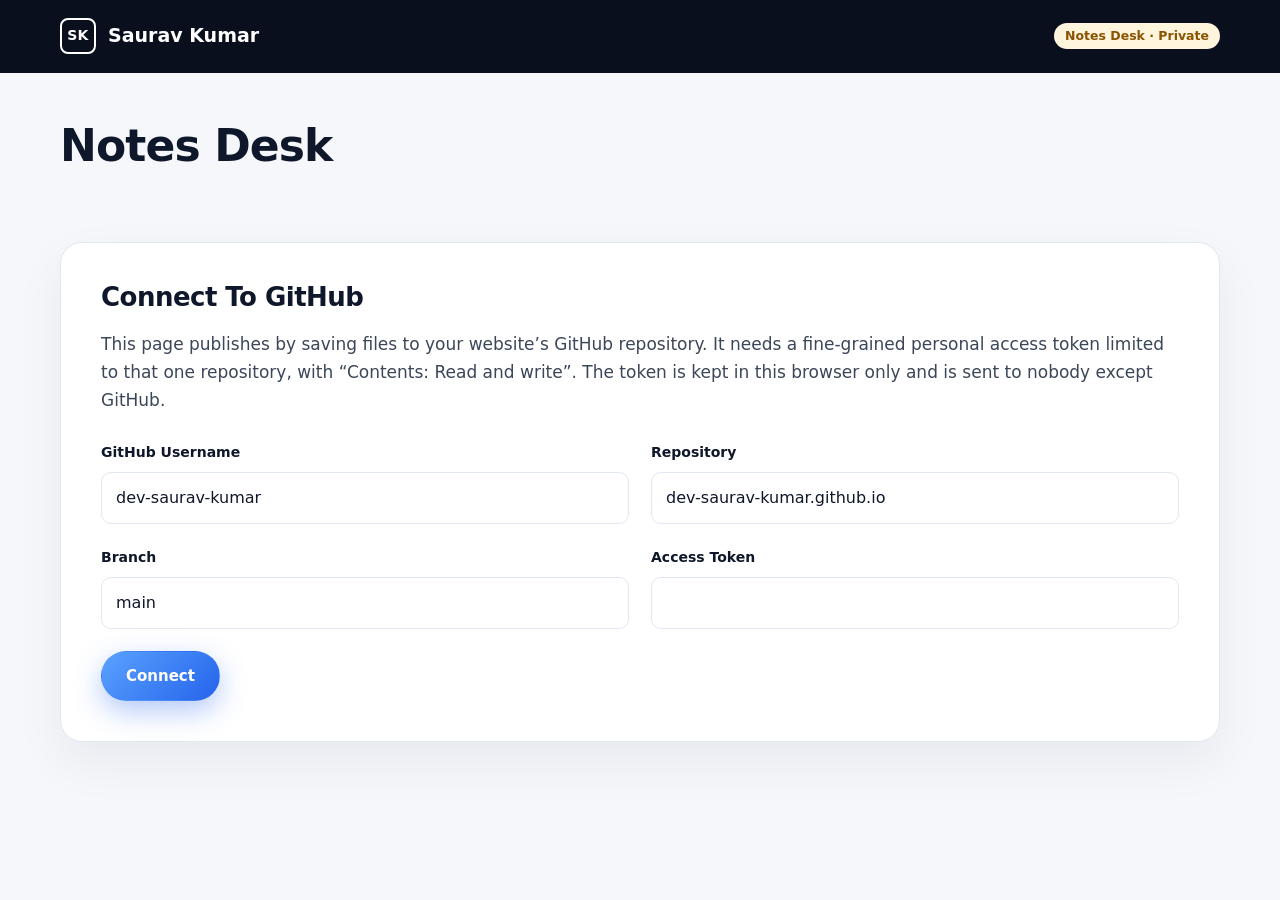
==== commit 78efd1a7: "Make the notes desk connect card full width" ====
--- a/admin/index.html
+++ b/admin/index.html
@@ -46,7 +46,7 @@
     <h1>Notes desk</h1>
     <p class="desk-status" id="status" role="status" aria-live="polite"></p>
 
-    <section id="connect" class="form-card" style="max-width: 760px">
+    <section id="connect" class="form-card">
       <h2>Connect to GitHub</h2>
       <p>This page publishes by saving files to your website’s GitHub repository. It needs a fine-grained personal access token limited to that one repository, with “Contents: Read and write”. The token is kept in this browser only and is sent to nobody except GitHub.</p>
       <form class="form" id="connect-form" style="margin-top: 26px">
--- a/assets/styles.css
+++ b/assets/styles.css
@@ -158,7 +158,7 @@
   z-index: 100;
   padding: 10px 16px;
   background: #fff;
-  color: var(--ink);
+  color: #0f172a;
   border-radius: 8px;
 }
 
@@ -348,14 +348,15 @@
   color: #fff;
 }
 
+/* White buttons sit on dark panels in both themes, so their text colour is fixed. */
 .btn-light {
   background: #fff;
-  color: var(--ink);
+  color: #0f172a;
 }
 
 .btn-light:hover {
-  background: var(--blue-tint);
-  color: var(--ink);
+  background: #e3ecff;
+  color: #0f172a;
 }
 
 .btn-ghost {
@@ -1405,6 +1406,8 @@
   min-height: calc(100vh - 73px);
   min-height: calc(100svh - 73px);
   padding-block: calc(73px + 24px) 24px;
+  /* A link to this section scrolls all the way to the end of the page. */
+  scroll-margin-top: -119px;
 }
 
 .cta > .container {
